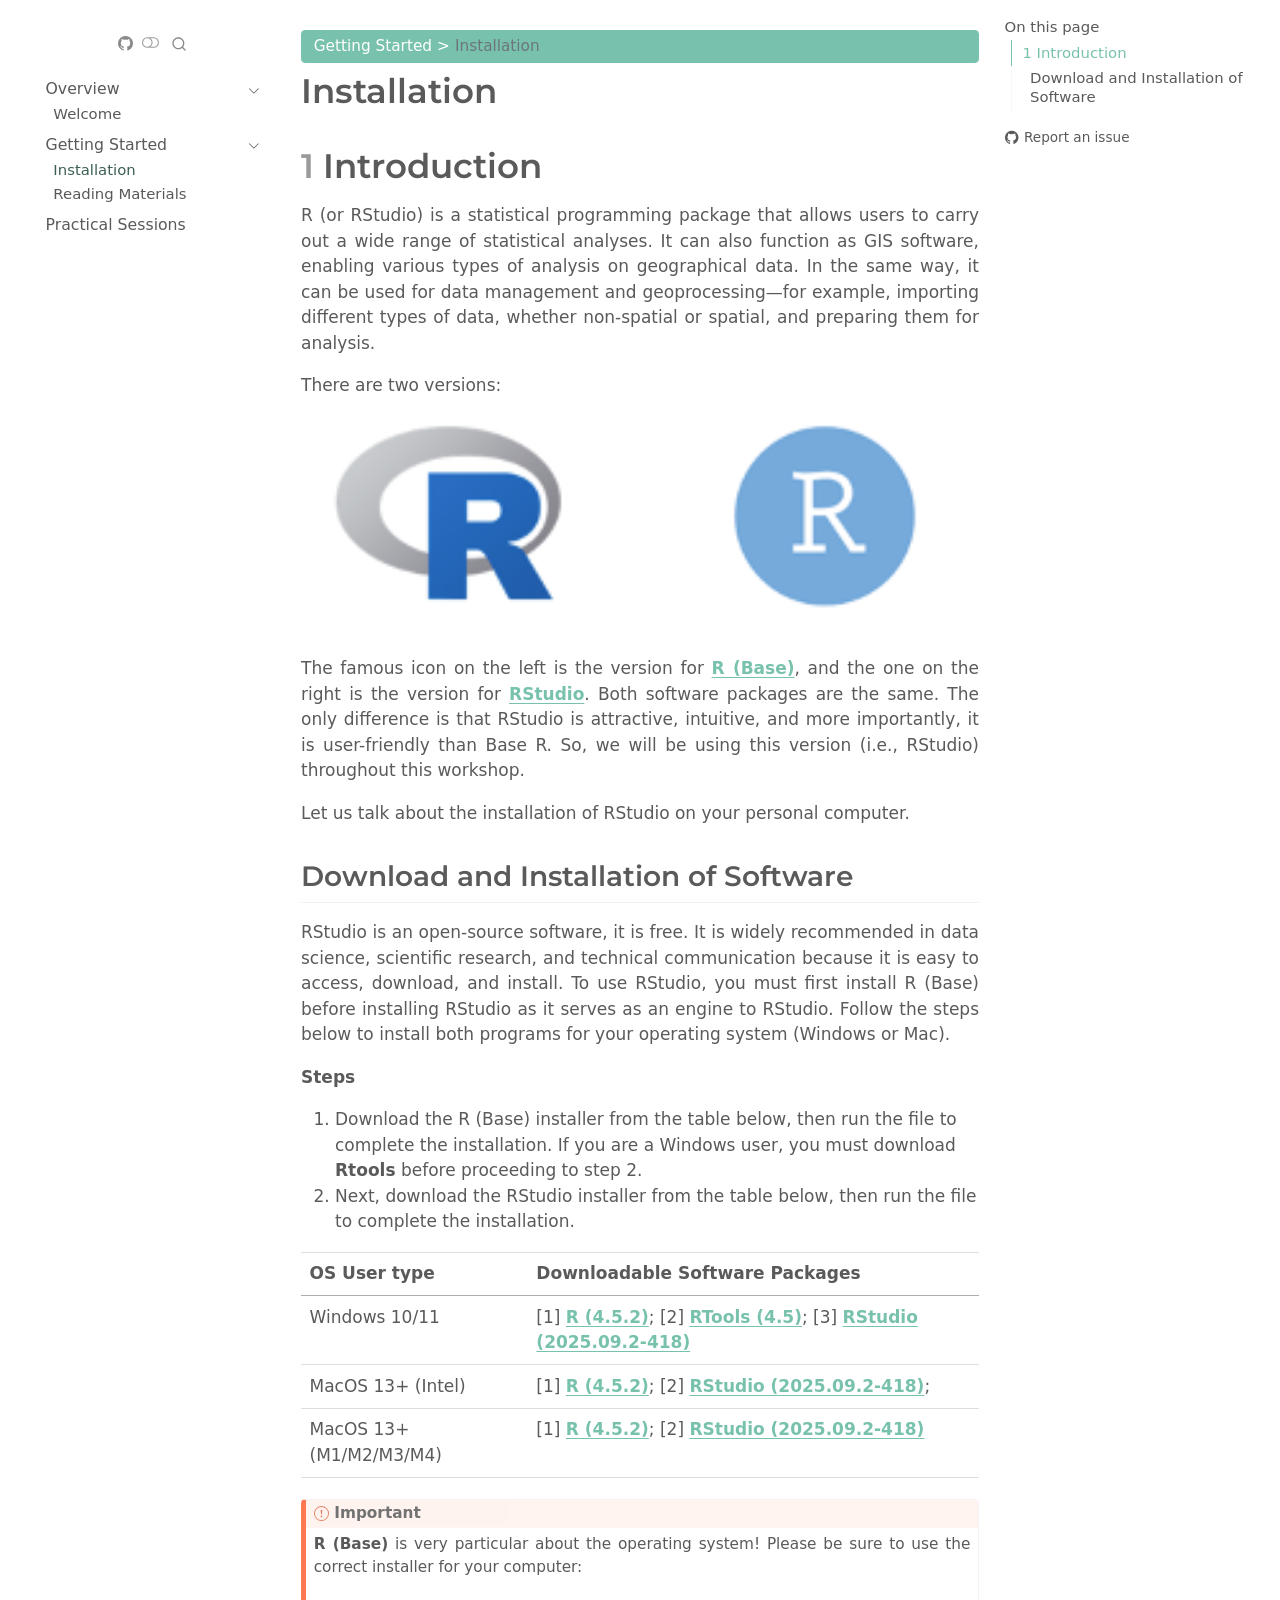
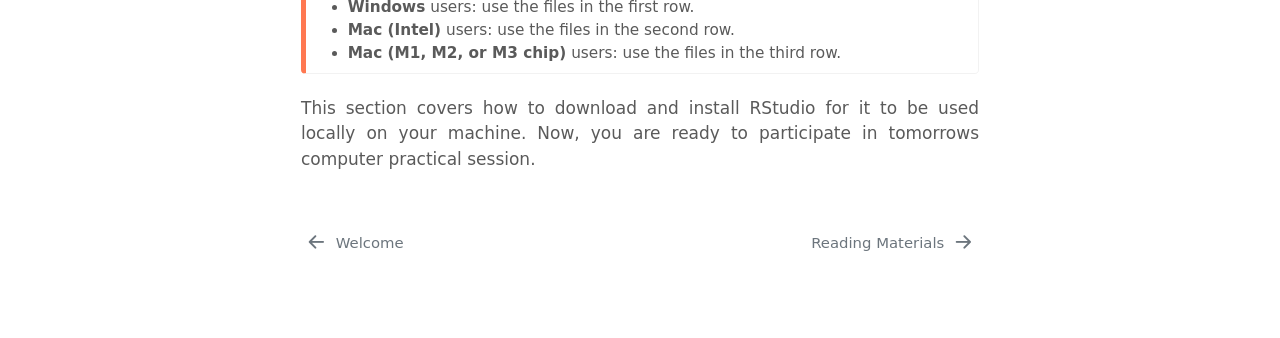
==== docs/01-installation.html @ f00e50c3 "Upload all materials" ====
<!DOCTYPE html>
<html xmlns="http://www.w3.org/1999/xhtml" lang="en" xml:lang="en"><head>

<meta charset="utf-8">
<meta name="generator" content="quarto-1.8.25">

<meta name="viewport" content="width=device-width, initial-scale=1.0, user-scalable=yes">


<title>Installation</title>
<style>
code{white-space: pre-wrap;}
span.smallcaps{font-variant: small-caps;}
div.columns{display: flex; gap: min(4vw, 1.5em);}
div.column{flex: auto; overflow-x: auto;}
div.hanging-indent{margin-left: 1.5em; text-indent: -1.5em;}
ul.task-list{list-style: none;}
ul.task-list li input[type="checkbox"] {
  width: 0.8em;
  margin: 0 0.8em 0.2em -1em; /* quarto-specific, see https://github.com/quarto-dev/quarto-cli/issues/4556 */ 
  vertical-align: middle;
}
</style>


<script src="site_libs/quarto-nav/quarto-nav.js"></script>
<script src="site_libs/quarto-nav/headroom.min.js"></script>
<script src="site_libs/clipboard/clipboard.min.js"></script>
<script src="site_libs/quarto-search/autocomplete.umd.js"></script>
<script src="site_libs/quarto-search/fuse.min.js"></script>
<script src="site_libs/quarto-search/quarto-search.js"></script>
<meta name="quarto:offset" content="./">
<link href="./02-reading_list.html" rel="next">
<link href="./00-index.html" rel="prev">
<script src="site_libs/quarto-html/quarto.js" type="module"></script>
<script src="site_libs/quarto-html/tabsets/tabsets.js" type="module"></script>
<script src="site_libs/quarto-html/axe/axe-check.js" type="module"></script>
<script src="site_libs/quarto-html/popper.min.js"></script>
<script src="site_libs/quarto-html/tippy.umd.min.js"></script>
<script src="site_libs/quarto-html/anchor.min.js"></script>
<link href="site_libs/quarto-html/tippy.css" rel="stylesheet">
<link href="site_libs/quarto-html/quarto-syntax-highlighting-a14e345711173c227b21482e2eb4cc70.css" rel="stylesheet" class="quarto-color-scheme" id="quarto-text-highlighting-styles">
<link href="site_libs/quarto-html/quarto-syntax-highlighting-dark-6d7e0e055978adcb0dc3bbe98a6d8351.css" rel="stylesheet" class="quarto-color-scheme quarto-color-alternate" id="quarto-text-highlighting-styles">
<link href="site_libs/quarto-html/quarto-syntax-highlighting-a14e345711173c227b21482e2eb4cc70.css" rel="stylesheet" class="quarto-color-scheme-extra" id="quarto-text-highlighting-styles">
<script src="site_libs/bootstrap/bootstrap.min.js"></script>
<link href="site_libs/bootstrap/bootstrap-icons.css" rel="stylesheet">
<link href="site_libs/bootstrap/bootstrap-6b8658ecaa42f34dfb83e89c305171f2.min.css" rel="stylesheet" append-hash="true" class="quarto-color-scheme" id="quarto-bootstrap" data-mode="light">
<link href="site_libs/bootstrap/bootstrap-dark-87f5ed8b884f981cef75eebe188fc88d.min.css" rel="stylesheet" append-hash="true" class="quarto-color-scheme quarto-color-alternate" id="quarto-bootstrap" data-mode="dark">
<link href="site_libs/bootstrap/bootstrap-6b8658ecaa42f34dfb83e89c305171f2.min.css" rel="stylesheet" append-hash="true" class="quarto-color-scheme-extra" id="quarto-bootstrap" data-mode="light">
<script id="quarto-search-options" type="application/json">{
  "location": "sidebar",
  "copy-button": false,
  "collapse-after": 3,
  "panel-placement": "start",
  "type": "overlay",
  "limit": 50,
  "keyboard-shortcut": [
    "f",
    "/",
    "s"
  ],
  "language": {
    "search-no-results-text": "No results",
    "search-matching-documents-text": "matching documents",
    "search-copy-link-title": "Copy link to search",
    "search-hide-matches-text": "Hide additional matches",
    "search-more-match-text": "more match in this document",
    "search-more-matches-text": "more matches in this document",
    "search-clear-button-title": "Clear",
    "search-text-placeholder": "",
    "search-detached-cancel-button-title": "Cancel",
    "search-submit-button-title": "Submit",
    "search-label": "Search"
  }
}</script>
<style>html{ scroll-behavior: smooth; }</style>


<link rel="stylesheet" href="assets/styles.css">
</head>

<body class="nav-sidebar floating quarto-light"><script id="quarto-html-before-body" type="application/javascript">
    const toggleBodyColorMode = (bsSheetEl) => {
      const mode = bsSheetEl.getAttribute("data-mode");
      const bodyEl = window.document.querySelector("body");
      if (mode === "dark") {
        bodyEl.classList.add("quarto-dark");
        bodyEl.classList.remove("quarto-light");
      } else {
        bodyEl.classList.add("quarto-light");
        bodyEl.classList.remove("quarto-dark");
      }
    }
    const toggleBodyColorPrimary = () => {
      const bsSheetEl = window.document.querySelector("link#quarto-bootstrap:not([rel=disabled-stylesheet])");
      if (bsSheetEl) {
        toggleBodyColorMode(bsSheetEl);
      }
    }
    const setColorSchemeToggle = (alternate) => {
      const toggles = window.document.querySelectorAll('.quarto-color-scheme-toggle');
      for (let i=0; i < toggles.length; i++) {
        const toggle = toggles[i];
        if (toggle) {
          if (alternate) {
            toggle.classList.add("alternate");
          } else {
            toggle.classList.remove("alternate");
          }
        }
      }
    };
    const toggleColorMode = (alternate) => {
      // Switch the stylesheets
      const primaryStylesheets = window.document.querySelectorAll('link.quarto-color-scheme:not(.quarto-color-alternate)');
      const alternateStylesheets = window.document.querySelectorAll('link.quarto-color-scheme.quarto-color-alternate');
      manageTransitions('#quarto-margin-sidebar .nav-link', false);
      if (alternate) {
        // note: dark is layered on light, we don't disable primary!
        enableStylesheet(alternateStylesheets);
        for (const sheetNode of alternateStylesheets) {
          if (sheetNode.id === "quarto-bootstrap") {
            toggleBodyColorMode(sheetNode);
          }
        }
      } else {
        disableStylesheet(alternateStylesheets);
        enableStylesheet(primaryStylesheets)
        toggleBodyColorPrimary();
      }
      manageTransitions('#quarto-margin-sidebar .nav-link', true);
      // Switch the toggles
      setColorSchemeToggle(alternate)
      // Hack to workaround the fact that safari doesn't
      // properly recolor the scrollbar when toggling (#1455)
      if (navigator.userAgent.indexOf('Safari') > 0 && navigator.userAgent.indexOf('Chrome') == -1) {
        manageTransitions("body", false);
        window.scrollTo(0, 1);
        setTimeout(() => {
          window.scrollTo(0, 0);
          manageTransitions("body", true);
        }, 40);
      }
    }
    const disableStylesheet = (stylesheets) => {
      for (let i=0; i < stylesheets.length; i++) {
        const stylesheet = stylesheets[i];
        stylesheet.rel = 'disabled-stylesheet';
      }
    }
    const enableStylesheet = (stylesheets) => {
      for (let i=0; i < stylesheets.length; i++) {
        const stylesheet = stylesheets[i];
        if(stylesheet.rel !== 'stylesheet') { // for Chrome, which will still FOUC without this check
          stylesheet.rel = 'stylesheet';
        }
      }
    }
    const manageTransitions = (selector, allowTransitions) => {
      const els = window.document.querySelectorAll(selector);
      for (let i=0; i < els.length; i++) {
        const el = els[i];
        if (allowTransitions) {
          el.classList.remove('notransition');
        } else {
          el.classList.add('notransition');
        }
      }
    }
    const isFileUrl = () => {
      return window.location.protocol === 'file:';
    }
    const hasAlternateSentinel = () => {
      let styleSentinel = getColorSchemeSentinel();
      if (styleSentinel !== null) {
        return styleSentinel === "alternate";
      } else {
        return false;
      }
    }
    const setStyleSentinel = (alternate) => {
      const value = alternate ? "alternate" : "default";
      if (!isFileUrl()) {
        window.localStorage.setItem("quarto-color-scheme", value);
      } else {
        localAlternateSentinel = value;
      }
    }
    const getColorSchemeSentinel = () => {
      if (!isFileUrl()) {
        const storageValue = window.localStorage.getItem("quarto-color-scheme");
        return storageValue != null ? storageValue : localAlternateSentinel;
      } else {
        return localAlternateSentinel;
      }
    }
    const toggleGiscusIfUsed = (isAlternate, darkModeDefault) => {
      const baseTheme = document.querySelector('#giscus-base-theme')?.value ?? 'light';
      const alternateTheme = document.querySelector('#giscus-alt-theme')?.value ?? 'dark';
      let newTheme = '';
      if(authorPrefersDark) {
        newTheme = isAlternate ? baseTheme : alternateTheme;
      } else {
        newTheme = isAlternate ? alternateTheme : baseTheme;
      }
      const changeGiscusTheme = () => {
        // From: https://github.com/giscus/giscus/issues/336
        const sendMessage = (message) => {
          const iframe = document.querySelector('iframe.giscus-frame');
          if (!iframe) return;
          iframe.contentWindow.postMessage({ giscus: message }, 'https://giscus.app');
        }
        sendMessage({
          setConfig: {
            theme: newTheme
          }
        });
      }
      const isGiscussLoaded = window.document.querySelector('iframe.giscus-frame') !== null;
      if (isGiscussLoaded) {
        changeGiscusTheme();
      }
    };
    const authorPrefersDark = false;
    const darkModeDefault = authorPrefersDark;
      document.querySelector('link#quarto-text-highlighting-styles.quarto-color-scheme-extra').rel = 'disabled-stylesheet';
      document.querySelector('link#quarto-bootstrap.quarto-color-scheme-extra').rel = 'disabled-stylesheet';
    let localAlternateSentinel = darkModeDefault ? 'alternate' : 'default';
    // Dark / light mode switch
    window.quartoToggleColorScheme = () => {
      // Read the current dark / light value
      let toAlternate = !hasAlternateSentinel();
      toggleColorMode(toAlternate);
      setStyleSentinel(toAlternate);
      toggleGiscusIfUsed(toAlternate, darkModeDefault);
      window.dispatchEvent(new Event('resize'));
    };
    // Switch to dark mode if need be
    if (hasAlternateSentinel()) {
      toggleColorMode(true);
    } else {
      toggleColorMode(false);
    }
  </script>

<div id="quarto-search-results"></div>
  <header id="quarto-header" class="headroom fixed-top">
  <nav class="quarto-secondary-nav">
    <div class="container-fluid d-flex">
      <button type="button" class="quarto-btn-toggle btn" data-bs-toggle="collapse" role="button" data-bs-target=".quarto-sidebar-collapse-item" aria-controls="quarto-sidebar" aria-expanded="false" aria-label="Toggle sidebar navigation" onclick="if (window.quartoToggleHeadroom) { window.quartoToggleHeadroom(); }">
        <i class="bi bi-layout-text-sidebar-reverse"></i>
      </button>
        <nav class="quarto-page-breadcrumbs" aria-label="breadcrumb"><ol class="breadcrumb"><li class="breadcrumb-item"><a href="./01-installation.html">Getting Started</a></li><li class="breadcrumb-item"><a href="./01-installation.html">Installation</a></li></ol></nav>
        <a class="flex-grow-1" role="navigation" data-bs-toggle="collapse" data-bs-target=".quarto-sidebar-collapse-item" aria-controls="quarto-sidebar" aria-expanded="false" aria-label="Toggle sidebar navigation" onclick="if (window.quartoToggleHeadroom) { window.quartoToggleHeadroom(); }">      
        </a>
      <button type="button" class="btn quarto-search-button" aria-label="Search" onclick="window.quartoOpenSearch();">
        <i class="bi bi-search"></i>
      </button>
    </div>
  </nav>
</header>
<!-- content -->
<div id="quarto-content" class="quarto-container page-columns page-rows-contents page-layout-article">
<!-- sidebar -->
  <nav id="quarto-sidebar" class="sidebar collapse collapse-horizontal quarto-sidebar-collapse-item sidebar-navigation floating overflow-auto">
    <div class="pt-lg-2 mt-2 text-left sidebar-header">
      <a href="./index.html" class="sidebar-logo-link">
      <img src="./images/general/BISemWeb2025_logo.png" alt="" class="sidebar-logo light-content py-0 d-lg-inline d-none">
      <img src="./images/general/BISemWeb2025_logo.png" alt="" class="sidebar-logo dark-content py-0 d-lg-inline d-none">
      </a>
      <div class="sidebar-tools-main tools-wide">
    <a href="https://github.com/UCLPG-MSC-SGDS/BISemWeb2025" title="" class="quarto-navigation-tool px-1" aria-label=""><i class="bi bi-github"></i></a>
  <a href="" class="quarto-color-scheme-toggle quarto-navigation-tool  px-1" onclick="window.quartoToggleColorScheme(); return false;" title="Toggle dark mode"><i class="bi"></i></a>
    <div id="quarto-search" class="quarto-navigation-tool px-1" title="Search"></div>
</div>
      </div>
    <div class="sidebar-menu-container"> 
    <ul class="list-unstyled mt-1">
        <li class="sidebar-item sidebar-item-section">
      <div class="sidebar-item-container"> 
            <a class="sidebar-item-text sidebar-link text-start" data-bs-toggle="collapse" data-bs-target="#quarto-sidebar-section-1" role="navigation" aria-expanded="true">
 <span class="menu-text">Overview</span></a>
          <a class="sidebar-item-toggle text-start" data-bs-toggle="collapse" data-bs-target="#quarto-sidebar-section-1" role="navigation" aria-expanded="true" aria-label="Toggle section">
            <i class="bi bi-chevron-right ms-2"></i>
          </a> 
      </div>
      <ul id="quarto-sidebar-section-1" class="collapse list-unstyled sidebar-section depth1 show">  
          <li class="sidebar-item">
  <div class="sidebar-item-container"> 
  <a href="./00-index.html" class="sidebar-item-text sidebar-link">
 <span class="menu-text">Welcome</span></a>
  </div>
</li>
      </ul>
  </li>
        <li class="sidebar-item sidebar-item-section">
      <div class="sidebar-item-container"> 
            <a class="sidebar-item-text sidebar-link text-start" data-bs-toggle="collapse" data-bs-target="#quarto-sidebar-section-2" role="navigation" aria-expanded="true">
 <span class="menu-text">Getting Started</span></a>
          <a class="sidebar-item-toggle text-start" data-bs-toggle="collapse" data-bs-target="#quarto-sidebar-section-2" role="navigation" aria-expanded="true" aria-label="Toggle section">
            <i class="bi bi-chevron-right ms-2"></i>
          </a> 
      </div>
      <ul id="quarto-sidebar-section-2" class="collapse list-unstyled sidebar-section depth1 show">  
          <li class="sidebar-item">
  <div class="sidebar-item-container"> 
  <a href="./01-installation.html" class="sidebar-item-text sidebar-link active">
 <span class="menu-text">Installation</span></a>
  </div>
</li>
          <li class="sidebar-item">
  <div class="sidebar-item-container"> 
  <a href="./02-reading_list.html" class="sidebar-item-text sidebar-link">
 <span class="menu-text">Reading Materials</span></a>
  </div>
</li>
      </ul>
  </li>
        <li class="sidebar-item sidebar-item-section">
      <span class="sidebar-item-text sidebar-link text-start">
 <span class="menu-text">Practical Sessions</span></span>
  </li>
    </ul>
    </div>
</nav>
<div id="quarto-sidebar-glass" class="quarto-sidebar-collapse-item" data-bs-toggle="collapse" data-bs-target=".quarto-sidebar-collapse-item"></div>
<!-- margin-sidebar -->
    <div id="quarto-margin-sidebar" class="sidebar margin-sidebar">
        <nav id="TOC" role="doc-toc" class="toc-active">
    <h2 id="toc-title">On this page</h2>
   
  <ul>
  <li><a href="#introduction" id="toc-introduction" class="nav-link active" data-scroll-target="#introduction"><span class="header-section-number">1</span> Introduction</a>
  <ul>
  <li><a href="#download-and-installation-of-software" id="toc-download-and-installation-of-software" class="nav-link" data-scroll-target="#download-and-installation-of-software">Download and Installation of Software</a></li>
  </ul></li>
  </ul>
<div class="toc-actions"><ul><li><a href="https://github.com/UCLPG-MSC-SGDS/BISemWeb2025/issues/new" class="toc-action"><i class="bi bi-github"></i>Report an issue</a></li></ul></div></nav>
    </div>
<!-- main -->
<main class="content" id="quarto-document-content">


<header id="title-block-header" class="quarto-title-block default"><nav class="quarto-page-breadcrumbs quarto-title-breadcrumbs d-none d-lg-block" aria-label="breadcrumb"><ol class="breadcrumb"><li class="breadcrumb-item"><a href="./01-installation.html">Getting Started</a></li><li class="breadcrumb-item"><a href="./01-installation.html">Installation</a></li></ol></nav>
<div class="quarto-title">
<h1 class="title">Installation</h1>
</div>



<div class="quarto-title-meta">

    
  
    
  </div>
  


</header>


<section id="introduction" class="level1" data-number="1">
<h1 data-number="1"><span class="header-section-number">1</span> Introduction</h1>
<p>R (or RStudio) is a statistical programming package that allows users to carry out a wide range of statistical analyses. It can also function as GIS software, enabling various types of analysis on geographical data. In the same way, it can be used for data management and geoprocessing—for example, importing different types of data, whether non-spatial or spatial, and preparing them for analysis.</p>
<p>There are two versions:</p>
<div class="cell" data-layout-align="center">
<div class="cell-output-display">
<div class="quarto-figure quarto-figure-center">
<figure class="figure">
<p><img src="images/general/R_versiontypes.png" class="img-fluid quarto-figure quarto-figure-center figure-img" style="width:100.0%"></p>
</figure>
</div>
</div>
</div>
<p>The famous icon on the left is the version for <a href="https://www.r-project.org"><strong>R (Base)</strong></a>, and the one on the right is the version for <a href="https://www.rstudio.com"><strong>RStudio</strong></a>. Both software packages are the same. The only difference is that RStudio is attractive, intuitive, and more importantly, it is user-friendly than Base R. So, we will be using this version (i.e., RStudio) throughout this workshop.</p>
<p>Let us talk about the installation of RStudio on your personal computer.</p>
<section id="download-and-installation-of-software" class="level2 unnumbered">
<h2 class="unnumbered anchored" data-anchor-id="download-and-installation-of-software">Download and Installation of Software</h2>
<p>RStudio is an open-source software, it is free. It is widely recommended in data science, scientific research, and technical communication because it is easy to access, download, and install. To use RStudio, you must first install R (Base) before installing RStudio as it serves as an engine to RStudio. Follow the steps below to install both programs for your operating system (Windows or Mac).</p>
<p><strong>Steps</strong></p>
<ol type="1">
<li>Download the R (Base) installer from the table below, then run the file to complete the installation. If you are a Windows user, you must download <strong>Rtools</strong> before proceeding to step 2.</li>
<li>Next, download the RStudio installer from the table below, then run the file to complete the installation.</li>
</ol>
<table class="caption-top table">
<thead>
<tr class="header">
<th><strong>OS User type</strong></th>
<th><strong>Downloadable Software Packages</strong></th>
</tr>
</thead>
<tbody>
<tr class="odd">
<td>Windows 10/11</td>
<td>[1] <a href="https://cran.ma.imperial.ac.uk/bin/windows/base/R-4.5.2-win.exe"><strong>R (4.5.2)</strong></a>; [2] <a href="https://cran.ma.imperial.ac.uk/bin/windows/Rtools/rtools45/files/rtools45-6691-6492.exe"><strong>RTools (4.5)</strong></a>; [3] <a href="https://download1.rstudio.org/electron/windows/RStudio-2025.09.2-418.exe"><strong>RStudio (2025.09.2-418)</strong></a></td>
</tr>
<tr class="even">
<td>MacOS 13+ (Intel)</td>
<td>[1] <a href="https://cran.ma.imperial.ac.uk/bin/macosx/big-sur-x86_64/base/R-4.5.2-x86_64.pkg"><strong>R (4.5.2)</strong></a>; [2] <a href="https://download1.rstudio.org/electron/macos/RStudio-2025.09.2-418.dmg"><strong>RStudio (2025.09.2-418)</strong></a>;</td>
</tr>
<tr class="odd">
<td>MacOS 13+ (M1/M2/M3/M4)</td>
<td>[1] <a href="https://cran.ma.imperial.ac.uk/bin/macosx/big-sur-arm64/base/R-4.5.2-arm64.pkg"><strong>R (4.5.2)</strong></a>; [2] <a href="https://download1.rstudio.org/electron/macos/RStudio-2025.09.2-418.dmg"><strong>RStudio (2025.09.2-418)</strong></a></td>
</tr>
</tbody>
</table>
<div class="callout callout-style-default callout-important callout-titled">
<div class="callout-header d-flex align-content-center">
<div class="callout-icon-container">
<i class="callout-icon"></i>
</div>
<div class="callout-title-container flex-fill">
Important
</div>
</div>
<div class="callout-body-container callout-body">
<p><strong>R (Base)</strong> is very particular about the operating system! Please be sure to use the correct installer for your computer:</p>
<ul>
<li><strong>Windows</strong> users: use the files in the first row.</li>
<li><strong>Mac (Intel)</strong> users: use the files in the second row.</li>
<li><strong>Mac (M1, M2, or M3 chip)</strong> users: use the files in the third row.</li>
</ul>
</div>
</div>
<p>This section covers how to download and install RStudio for it to be used locally on your machine. Now, you are ready to participate in tomorrows computer practical session.</p>


</section>
</section>

</main> <!-- /main -->
<script id="quarto-html-after-body" type="application/javascript">
  window.document.addEventListener("DOMContentLoaded", function (event) {
    // Ensure there is a toggle, if there isn't float one in the top right
    if (window.document.querySelector('.quarto-color-scheme-toggle') === null) {
      const a = window.document.createElement('a');
      a.classList.add('top-right');
      a.classList.add('quarto-color-scheme-toggle');
      a.href = "";
      a.onclick = function() { try { window.quartoToggleColorScheme(); } catch {} return false; };
      const i = window.document.createElement("i");
      i.classList.add('bi');
      a.appendChild(i);
      window.document.body.appendChild(a);
    }
    setColorSchemeToggle(hasAlternateSentinel())
    const icon = "";
    const anchorJS = new window.AnchorJS();
    anchorJS.options = {
      placement: 'right',
      icon: icon
    };
    anchorJS.add('.anchored');
    const isCodeAnnotation = (el) => {
      for (const clz of el.classList) {
        if (clz.startsWith('code-annotation-')) {                     
          return true;
        }
      }
      return false;
    }
    const onCopySuccess = function(e) {
      // button target
      const button = e.trigger;
      // don't keep focus
      button.blur();
      // flash "checked"
      button.classList.add('code-copy-button-checked');
      var currentTitle = button.getAttribute("title");
      button.setAttribute("title", "Copied!");
      let tooltip;
      if (window.bootstrap) {
        button.setAttribute("data-bs-toggle", "tooltip");
        button.setAttribute("data-bs-placement", "left");
        button.setAttribute("data-bs-title", "Copied!");
        tooltip = new bootstrap.Tooltip(button, 
          { trigger: "manual", 
            customClass: "code-copy-button-tooltip",
            offset: [0, -8]});
        tooltip.show();    
      }
      setTimeout(function() {
        if (tooltip) {
          tooltip.hide();
          button.removeAttribute("data-bs-title");
          button.removeAttribute("data-bs-toggle");
          button.removeAttribute("data-bs-placement");
        }
        button.setAttribute("title", currentTitle);
        button.classList.remove('code-copy-button-checked');
      }, 1000);
      // clear code selection
      e.clearSelection();
    }
    const getTextToCopy = function(trigger) {
      const outerScaffold = trigger.parentElement.cloneNode(true);
      const codeEl = outerScaffold.querySelector('code');
      for (const childEl of codeEl.children) {
        if (isCodeAnnotation(childEl)) {
          childEl.remove();
        }
      }
      return codeEl.innerText;
    }
    const clipboard = new window.ClipboardJS('.code-copy-button:not([data-in-quarto-modal])', {
      text: getTextToCopy
    });
    clipboard.on('success', onCopySuccess);
    if (window.document.getElementById('quarto-embedded-source-code-modal')) {
      const clipboardModal = new window.ClipboardJS('.code-copy-button[data-in-quarto-modal]', {
        text: getTextToCopy,
        container: window.document.getElementById('quarto-embedded-source-code-modal')
      });
      clipboardModal.on('success', onCopySuccess);
    }
      var localhostRegex = new RegExp(/^(?:http|https):\/\/localhost\:?[0-9]*\//);
      var mailtoRegex = new RegExp(/^mailto:/);
        var filterRegex = new RegExp('/' + window.location.host + '/');
      var isInternal = (href) => {
          return filterRegex.test(href) || localhostRegex.test(href) || mailtoRegex.test(href);
      }
      // Inspect non-navigation links and adorn them if external
     var links = window.document.querySelectorAll('a[href]:not(.nav-link):not(.navbar-brand):not(.toc-action):not(.sidebar-link):not(.sidebar-item-toggle):not(.pagination-link):not(.no-external):not([aria-hidden]):not(.dropdown-item):not(.quarto-navigation-tool):not(.about-link)');
      for (var i=0; i<links.length; i++) {
        const link = links[i];
        if (!isInternal(link.href)) {
          // undo the damage that might have been done by quarto-nav.js in the case of
          // links that we want to consider external
          if (link.dataset.originalHref !== undefined) {
            link.href = link.dataset.originalHref;
          }
        }
      }
    function tippyHover(el, contentFn, onTriggerFn, onUntriggerFn) {
      const config = {
        allowHTML: true,
        maxWidth: 500,
        delay: 100,
        arrow: false,
        appendTo: function(el) {
            return el.parentElement;
        },
        interactive: true,
        interactiveBorder: 10,
        theme: 'quarto',
        placement: 'bottom-start',
      };
      if (contentFn) {
        config.content = contentFn;
      }
      if (onTriggerFn) {
        config.onTrigger = onTriggerFn;
      }
      if (onUntriggerFn) {
        config.onUntrigger = onUntriggerFn;
      }
      window.tippy(el, config); 
    }
    const noterefs = window.document.querySelectorAll('a[role="doc-noteref"]');
    for (var i=0; i<noterefs.length; i++) {
      const ref = noterefs[i];
      tippyHover(ref, function() {
        // use id or data attribute instead here
        let href = ref.getAttribute('data-footnote-href') || ref.getAttribute('href');
        try { href = new URL(href).hash; } catch {}
        const id = href.replace(/^#\/?/, "");
        const note = window.document.getElementById(id);
        if (note) {
          return note.innerHTML;
        } else {
          return "";
        }
      });
    }
    const xrefs = window.document.querySelectorAll('a.quarto-xref');
    const processXRef = (id, note) => {
      // Strip column container classes
      const stripColumnClz = (el) => {
        el.classList.remove("page-full", "page-columns");
        if (el.children) {
          for (const child of el.children) {
            stripColumnClz(child);
          }
        }
      }
      stripColumnClz(note)
      if (id === null || id.startsWith('sec-')) {
        // Special case sections, only their first couple elements
        const container = document.createElement("div");
        if (note.children && note.children.length > 2) {
          container.appendChild(note.children[0].cloneNode(true));
          for (let i = 1; i < note.children.length; i++) {
            const child = note.children[i];
            if (child.tagName === "P" && child.innerText === "") {
              continue;
            } else {
              container.appendChild(child.cloneNode(true));
              break;
            }
          }
          if (window.Quarto?.typesetMath) {
            window.Quarto.typesetMath(container);
          }
          return container.innerHTML
        } else {
          if (window.Quarto?.typesetMath) {
            window.Quarto.typesetMath(note);
          }
          return note.innerHTML;
        }
      } else {
        // Remove any anchor links if they are present
        const anchorLink = note.querySelector('a.anchorjs-link');
        if (anchorLink) {
          anchorLink.remove();
        }
        if (window.Quarto?.typesetMath) {
          window.Quarto.typesetMath(note);
        }
        if (note.classList.contains("callout")) {
          return note.outerHTML;
        } else {
          return note.innerHTML;
        }
      }
    }
    for (var i=0; i<xrefs.length; i++) {
      const xref = xrefs[i];
      tippyHover(xref, undefined, function(instance) {
        instance.disable();
        let url = xref.getAttribute('href');
        let hash = undefined; 
        if (url.startsWith('#')) {
          hash = url;
        } else {
          try { hash = new URL(url).hash; } catch {}
        }
        if (hash) {
          const id = hash.replace(/^#\/?/, "");
          const note = window.document.getElementById(id);
          if (note !== null) {
            try {
              const html = processXRef(id, note.cloneNode(true));
              instance.setContent(html);
            } finally {
              instance.enable();
              instance.show();
            }
          } else {
            // See if we can fetch this
            fetch(url.split('#')[0])
            .then(res => res.text())
            .then(html => {
              const parser = new DOMParser();
              const htmlDoc = parser.parseFromString(html, "text/html");
              const note = htmlDoc.getElementById(id);
              if (note !== null) {
                const html = processXRef(id, note);
                instance.setContent(html);
              } 
            }).finally(() => {
              instance.enable();
              instance.show();
            });
          }
        } else {
          // See if we can fetch a full url (with no hash to target)
          // This is a special case and we should probably do some content thinning / targeting
          fetch(url)
          .then(res => res.text())
          .then(html => {
            const parser = new DOMParser();
            const htmlDoc = parser.parseFromString(html, "text/html");
            const note = htmlDoc.querySelector('main.content');
            if (note !== null) {
              // This should only happen for chapter cross references
              // (since there is no id in the URL)
              // remove the first header
              if (note.children.length > 0 && note.children[0].tagName === "HEADER") {
                note.children[0].remove();
              }
              const html = processXRef(null, note);
              instance.setContent(html);
            } 
          }).finally(() => {
            instance.enable();
            instance.show();
          });
        }
      }, function(instance) {
      });
    }
        let selectedAnnoteEl;
        const selectorForAnnotation = ( cell, annotation) => {
          let cellAttr = 'data-code-cell="' + cell + '"';
          let lineAttr = 'data-code-annotation="' +  annotation + '"';
          const selector = 'span[' + cellAttr + '][' + lineAttr + ']';
          return selector;
        }
        const selectCodeLines = (annoteEl) => {
          const doc = window.document;
          const targetCell = annoteEl.getAttribute("data-target-cell");
          const targetAnnotation = annoteEl.getAttribute("data-target-annotation");
          const annoteSpan = window.document.querySelector(selectorForAnnotation(targetCell, targetAnnotation));
          const lines = annoteSpan.getAttribute("data-code-lines").split(",");
          const lineIds = lines.map((line) => {
            return targetCell + "-" + line;
          })
          let top = null;
          let height = null;
          let parent = null;
          if (lineIds.length > 0) {
              //compute the position of the single el (top and bottom and make a div)
              const el = window.document.getElementById(lineIds[0]);
              top = el.offsetTop;
              height = el.offsetHeight;
              parent = el.parentElement.parentElement;
            if (lineIds.length > 1) {
              const lastEl = window.document.getElementById(lineIds[lineIds.length - 1]);
              const bottom = lastEl.offsetTop + lastEl.offsetHeight;
              height = bottom - top;
            }
            if (top !== null && height !== null && parent !== null) {
              // cook up a div (if necessary) and position it 
              let div = window.document.getElementById("code-annotation-line-highlight");
              if (div === null) {
                div = window.document.createElement("div");
                div.setAttribute("id", "code-annotation-line-highlight");
                div.style.position = 'absolute';
                parent.appendChild(div);
              }
              div.style.top = top - 2 + "px";
              div.style.height = height + 4 + "px";
              div.style.left = 0;
              let gutterDiv = window.document.getElementById("code-annotation-line-highlight-gutter");
              if (gutterDiv === null) {
                gutterDiv = window.document.createElement("div");
                gutterDiv.setAttribute("id", "code-annotation-line-highlight-gutter");
                gutterDiv.style.position = 'absolute';
                const codeCell = window.document.getElementById(targetCell);
                const gutter = codeCell.querySelector('.code-annotation-gutter');
                gutter.appendChild(gutterDiv);
              }
              gutterDiv.style.top = top - 2 + "px";
              gutterDiv.style.height = height + 4 + "px";
            }
            selectedAnnoteEl = annoteEl;
          }
        };
        const unselectCodeLines = () => {
          const elementsIds = ["code-annotation-line-highlight", "code-annotation-line-highlight-gutter"];
          elementsIds.forEach((elId) => {
            const div = window.document.getElementById(elId);
            if (div) {
              div.remove();
            }
          });
          selectedAnnoteEl = undefined;
        };
          // Handle positioning of the toggle
      window.addEventListener(
        "resize",
        throttle(() => {
          elRect = undefined;
          if (selectedAnnoteEl) {
            selectCodeLines(selectedAnnoteEl);
          }
        }, 10)
      );
      function throttle(fn, ms) {
      let throttle = false;
      let timer;
        return (...args) => {
          if(!throttle) { // first call gets through
              fn.apply(this, args);
              throttle = true;
          } else { // all the others get throttled
              if(timer) clearTimeout(timer); // cancel #2
              timer = setTimeout(() => {
                fn.apply(this, args);
                timer = throttle = false;
              }, ms);
          }
        };
      }
        // Attach click handler to the DT
        const annoteDls = window.document.querySelectorAll('dt[data-target-cell]');
        for (const annoteDlNode of annoteDls) {
          annoteDlNode.addEventListener('click', (event) => {
            const clickedEl = event.target;
            if (clickedEl !== selectedAnnoteEl) {
              unselectCodeLines();
              const activeEl = window.document.querySelector('dt[data-target-cell].code-annotation-active');
              if (activeEl) {
                activeEl.classList.remove('code-annotation-active');
              }
              selectCodeLines(clickedEl);
              clickedEl.classList.add('code-annotation-active');
            } else {
              // Unselect the line
              unselectCodeLines();
              clickedEl.classList.remove('code-annotation-active');
            }
          });
        }
    const findCites = (el) => {
      const parentEl = el.parentElement;
      if (parentEl) {
        const cites = parentEl.dataset.cites;
        if (cites) {
          return {
            el,
            cites: cites.split(' ')
          };
        } else {
          return findCites(el.parentElement)
        }
      } else {
        return undefined;
      }
    };
    var bibliorefs = window.document.querySelectorAll('a[role="doc-biblioref"]');
    for (var i=0; i<bibliorefs.length; i++) {
      const ref = bibliorefs[i];
      const citeInfo = findCites(ref);
      if (citeInfo) {
        tippyHover(citeInfo.el, function() {
          var popup = window.document.createElement('div');
          citeInfo.cites.forEach(function(cite) {
            var citeDiv = window.document.createElement('div');
            citeDiv.classList.add('hanging-indent');
            citeDiv.classList.add('csl-entry');
            var biblioDiv = window.document.getElementById('ref-' + cite);
            if (biblioDiv) {
              citeDiv.innerHTML = biblioDiv.innerHTML;
            }
            popup.appendChild(citeDiv);
          });
          return popup.innerHTML;
        });
      }
    }
  });
  </script>
<nav class="page-navigation">
  <div class="nav-page nav-page-previous">
      <a href="./00-index.html" class="pagination-link" aria-label="Welcome">
        <i class="bi bi-arrow-left-short"></i> <span class="nav-page-text">Welcome</span>
      </a>          
  </div>
  <div class="nav-page nav-page-next">
      <a href="./02-reading_list.html" class="pagination-link" aria-label="Reading Materials">
        <span class="nav-page-text">Reading Materials</span> <i class="bi bi-arrow-right-short"></i>
      </a>
  </div>
</nav>
</div> <!-- /content -->




<footer class="footer"><div class="nav-footer"><div class="nav-footer-center"><div class="toc-actions d-sm-block d-md-none"><ul><li><a href="https://github.com/UCLPG-MSC-SGDS/BISemWeb2025/issues/new" class="toc-action"><i class="bi bi-github"></i>Report an issue</a></li></ul></div></div></div></footer><script src="site_libs/quarto-html/zenscroll-min.js"></script>
</body></html>
---- docs/site_libs/quarto-html/tippy.css ----
.tippy-box[data-animation=fade][data-state=hidden]{opacity:0}[data-tippy-root]{max-width:calc(100vw - 10px)}.tippy-box{position:relative;background-color:#333;color:#fff;border-radius:4px;font-size:14px;line-height:1.4;white-space:normal;outline:0;transition-property:transform,visibility,opacity}.tippy-box[data-placement^=top]>.tippy-arrow{bottom:0}.tippy-box[data-placement^=top]>.tippy-arrow:before{bottom:-7px;left:0;border-width:8px 8px 0;border-top-color:initial;transform-origin:center top}.tippy-box[data-placement^=bottom]>.tippy-arrow{top:0}.tippy-box[data-placement^=bottom]>.tippy-arrow:before{top:-7px;left:0;border-width:0 8px 8px;border-bottom-color:initial;transform-origin:center bottom}.tippy-box[data-placement^=left]>.tippy-arrow{right:0}.tippy-box[data-placement^=left]>.tippy-arrow:before{border-width:8px 0 8px 8px;border-left-color:initial;right:-7px;transform-origin:center left}.tippy-box[data-placement^=right]>.tippy-arrow{left:0}.tippy-box[data-placement^=right]>.tippy-arrow:before{left:-7px;border-width:8px 8px 8px 0;border-right-color:initial;transform-origin:center right}.tippy-box[data-inertia][data-state=visible]{transition-timing-function:cubic-bezier(.54,1.5,.38,1.11)}.tippy-arrow{width:16px;height:16px;color:#333}.tippy-arrow:before{content:"";position:absolute;border-color:transparent;border-style:solid}.tippy-content{position:relative;padding:5px 9px;z-index:1}
---- docs/site_libs/quarto-html/quarto-syntax-highlighting-a14e345711173c227b21482e2eb4cc70.css ----
/* quarto syntax highlight colors */
:root {
  --quarto-hl-al-color: #95da4c;
  --quarto-hl-an-color: #50a14f;
  --quarto-hl-at-color: #a626a4;
  --quarto-hl-bn-color: #986801;
  --quarto-hl-bu-color: #a626a4;
  --quarto-hl-ch-color: #50a14f;
  --quarto-hl-co-color: #a0a1a7;
  --quarto-hl-cv-color: #e45649;
  --quarto-hl-cn-color: #986801;
  --quarto-hl-cf-color: #a626a4;
  --quarto-hl-dt-color: #a626a4;
  --quarto-hl-dv-color: #986801;
  --quarto-hl-do-color: #e45649;
  --quarto-hl-er-color: #f44747;
  --quarto-hl-ex-color: #4078f2;
  --quarto-hl-fl-color: #986801;
  --quarto-hl-fu-color: #4078f2;
  --quarto-hl-im-color: #50a14f;
  --quarto-hl-in-color: #c45b00;
  --quarto-hl-kw-color: #a626a4;
  --quarto-hl-op-color: #a626a4;
  --quarto-hl-pp-color: #a626a4;
  --quarto-hl-re-color: #2980b9;
  --quarto-hl-sc-color: #0184bc;
  --quarto-hl-ss-color: #da4453;
  --quarto-hl-st-color: #50a14f;
  --quarto-hl-va-color: #e45649;
  --quarto-hl-vs-color: #da4453;
  --quarto-hl-wa-color: #da4453;
}

/* other quarto variables */
:root {
  --quarto-font-monospace: SFMono-Regular, Menlo, Monaco, Consolas, "Liberation Mono", "Courier New", monospace;
}

/* syntax highlight based on Pandoc's rules */
pre > code.sourceCode > span {
  color: #383a42;
}

code.sourceCode > span {
  color: #383a42;
}

div.sourceCode,
div.sourceCode pre.sourceCode {
  color: #383a42;
}

/* Normal */
code span {
  color: #383a42;
}

/* Alert */
code span.al {
  background-color: #4d1f24;
  font-weight: bold;
  color: #95da4c;
}

/* Annotation */
code span.an {
  color: #50a14f;
}

/* Attribute */
code span.at {
  color: #a626a4;
}

/* BaseN */
code span.bn {
  color: #986801;
}

/* BuiltIn */
code span.bu {
  color: #a626a4;
}

/* ControlFlow */
code span.cf {
  color: #a626a4;
}

/* Char */
code span.ch {
  color: #50a14f;
}

/* Constant */
code span.cn {
  color: #986801;
}

/* Comment */
code span.co {
  font-style: italic;
  color: #a0a1a7;
}

/* CommentVar */
code span.cv {
  font-style: italic;
  color: #e45649;
}

/* Documentation */
code span.do {
  color: #e45649;
}

/* DataType */
code span.dt {
  color: #a626a4;
}

/* DecVal */
code span.dv {
  color: #986801;
}

/* Error */
code span.er {
  color: #f44747;
  text-decoration: underline;
}

/* Extension */
code span.ex {
  font-weight: bold;
  color: #4078f2;
}

/* Float */
code span.fl {
  color: #986801;
}

/* Function */
code span.fu {
  color: #4078f2;
}

/* Import */
code span.im {
  color: #50a14f;
}

/* Information */
code span.in {
  color: #c45b00;
}

/* Keyword */
code span.kw {
  color: #a626a4;
}

/* Operator */
code span.op {
  color: #a626a4;
}

/* Preprocessor */
code span.pp {
  color: #a626a4;
}

/* RegionMarker */
code span.re {
  background-color: #153042;
  color: #2980b9;
}

/* SpecialChar */
code span.sc {
  color: #0184bc;
}

/* SpecialString */
code span.ss {
  color: #da4453;
}

/* String */
code span.st {
  color: #50a14f;
}

/* Variable */
code span.va {
  color: #e45649;
}

/* VerbatimString */
code span.vs {
  color: #da4453;
}

/* Warning */
code span.wa {
  color: #da4453;
}

.prevent-inlining {
  content: "</";
}

/*# sourceMappingURL=d4550761a9ce602c44f47da7379ce521.css.map */
---- docs/site_libs/quarto-html/quarto-syntax-highlighting-dark-6d7e0e055978adcb0dc3bbe98a6d8351.css ----
/* quarto syntax highlight colors */
:root {
  --quarto-hl-al-color: #95da4c;
  --quarto-hl-an-color: #98c379;
  --quarto-hl-at-color: #c678dd;
  --quarto-hl-bn-color: #d19a66;
  --quarto-hl-bu-color: #c678dd;
  --quarto-hl-ch-color: #98c379;
  --quarto-hl-co-color: #5c6370;
  --quarto-hl-cv-color: #e06c75;
  --quarto-hl-cn-color: #d19a66;
  --quarto-hl-cf-color: #c678dd;
  --quarto-hl-dt-color: #c678dd;
  --quarto-hl-dv-color: #d19a66;
  --quarto-hl-do-color: #a43340;
  --quarto-hl-er-color: #f44747;
  --quarto-hl-ex-color: #61afef;
  --quarto-hl-fl-color: #d19a66;
  --quarto-hl-fu-color: #61afef;
  --quarto-hl-im-color: #98c379;
  --quarto-hl-in-color: #c45b00;
  --quarto-hl-kw-color: #c678dd;
  --quarto-hl-op-color: #c678dd;
  --quarto-hl-pp-color: #c678dd;
  --quarto-hl-re-color: #2980b9;
  --quarto-hl-sc-color: #56b6c2;
  --quarto-hl-ss-color: #da4453;
  --quarto-hl-st-color: #98c379;
  --quarto-hl-va-color: #e06c75;
  --quarto-hl-vs-color: #da4453;
  --quarto-hl-wa-color: #da4453;
}

/* other quarto variables */
:root {
  --quarto-font-monospace: SFMono-Regular, Menlo, Monaco, Consolas, "Liberation Mono", "Courier New", monospace;
}

/* syntax highlight based on Pandoc's rules */
pre > code.sourceCode > span {
  color: #abb2bf;
}

code.sourceCode > span {
  color: #abb2bf;
}

div.sourceCode,
div.sourceCode pre.sourceCode {
  color: #abb2bf;
}

/* Normal */
code span {
  color: #abb2bf;
}

/* Alert */
code span.al {
  background-color: #4d1f24;
  font-weight: bold;
  color: #95da4c;
}

/* Annotation */
code span.an {
  color: #98c379;
}

/* Attribute */
code span.at {
  color: #c678dd;
}

/* BaseN */
code span.bn {
  color: #d19a66;
}

/* BuiltIn */
code span.bu {
  color: #c678dd;
}

/* ControlFlow */
code span.cf {
  color: #c678dd;
}

/* Char */
code span.ch {
  color: #98c379;
}

/* Constant */
code span.cn {
  color: #d19a66;
}

/* Comment */
code span.co {
  font-style: italic;
  color: #5c6370;
}

/* CommentVar */
code span.cv {
  font-style: italic;
  color: #e06c75;
}

/* Documentation */
code span.do {
  color: #a43340;
}

/* DataType */
code span.dt {
  color: #c678dd;
}

/* DecVal */
code span.dv {
  color: #d19a66;
}

/* Error */
code span.er {
  color: #f44747;
  text-decoration: underline;
}

/* Extension */
code span.ex {
  font-weight: bold;
  color: #61afef;
}

/* Float */
code span.fl {
  color: #d19a66;
}

/* Function */
code span.fu {
  color: #61afef;
}

/* Import */
code span.im {
  color: #98c379;
}

/* Information */
code span.in {
  color: #c45b00;
}

/* Keyword */
code span.kw {
  color: #c678dd;
}

/* Operator */
code span.op {
  color: #c678dd;
}

/* Preprocessor */
code span.pp {
  color: #c678dd;
}

/* RegionMarker */
code span.re {
  background-color: #153042;
  color: #2980b9;
}

/* SpecialChar */
code span.sc {
  color: #56b6c2;
}

/* SpecialString */
code span.ss {
  color: #da4453;
}

/* String */
code span.st {
  color: #98c379;
}

/* Variable */
code span.va {
  color: #e06c75;
}

/* VerbatimString */
code span.vs {
  color: #da4453;
}

/* Warning */
code span.wa {
  color: #da4453;
}

.prevent-inlining {
  content: "</";
}

/*# sourceMappingURL=329b0c5dc9a4b03d1798cffb8133b75b.css.map */
---- docs/site_libs/quarto-html/quarto-syntax-highlighting-a14e345711173c227b21482e2eb4cc70.css ----
/* quarto syntax highlight colors */
:root {
  --quarto-hl-al-color: #95da4c;
  --quarto-hl-an-color: #50a14f;
  --quarto-hl-at-color: #a626a4;
  --quarto-hl-bn-color: #986801;
  --quarto-hl-bu-color: #a626a4;
  --quarto-hl-ch-color: #50a14f;
  --quarto-hl-co-color: #a0a1a7;
  --quarto-hl-cv-color: #e45649;
  --quarto-hl-cn-color: #986801;
  --quarto-hl-cf-color: #a626a4;
  --quarto-hl-dt-color: #a626a4;
  --quarto-hl-dv-color: #986801;
  --quarto-hl-do-color: #e45649;
  --quarto-hl-er-color: #f44747;
  --quarto-hl-ex-color: #4078f2;
  --quarto-hl-fl-color: #986801;
  --quarto-hl-fu-color: #4078f2;
  --quarto-hl-im-color: #50a14f;
  --quarto-hl-in-color: #c45b00;
  --quarto-hl-kw-color: #a626a4;
  --quarto-hl-op-color: #a626a4;
  --quarto-hl-pp-color: #a626a4;
  --quarto-hl-re-color: #2980b9;
  --quarto-hl-sc-color: #0184bc;
  --quarto-hl-ss-color: #da4453;
  --quarto-hl-st-color: #50a14f;
  --quarto-hl-va-color: #e45649;
  --quarto-hl-vs-color: #da4453;
  --quarto-hl-wa-color: #da4453;
}

/* other quarto variables */
:root {
  --quarto-font-monospace: SFMono-Regular, Menlo, Monaco, Consolas, "Liberation Mono", "Courier New", monospace;
}

/* syntax highlight based on Pandoc's rules */
pre > code.sourceCode > span {
  color: #383a42;
}

code.sourceCode > span {
  color: #383a42;
}

div.sourceCode,
div.sourceCode pre.sourceCode {
  color: #383a42;
}

/* Normal */
code span {
  color: #383a42;
}

/* Alert */
code span.al {
  background-color: #4d1f24;
  font-weight: bold;
  color: #95da4c;
}

/* Annotation */
code span.an {
  color: #50a14f;
}

/* Attribute */
code span.at {
  color: #a626a4;
}

/* BaseN */
code span.bn {
  color: #986801;
}

/* BuiltIn */
code span.bu {
  color: #a626a4;
}

/* ControlFlow */
code span.cf {
  color: #a626a4;
}

/* Char */
code span.ch {
  color: #50a14f;
}

/* Constant */
code span.cn {
  color: #986801;
}

/* Comment */
code span.co {
  font-style: italic;
  color: #a0a1a7;
}

/* CommentVar */
code span.cv {
  font-style: italic;
  color: #e45649;
}

/* Documentation */
code span.do {
  color: #e45649;
}

/* DataType */
code span.dt {
  color: #a626a4;
}

/* DecVal */
code span.dv {
  color: #986801;
}

/* Error */
code span.er {
  color: #f44747;
  text-decoration: underline;
}

/* Extension */
code span.ex {
  font-weight: bold;
  color: #4078f2;
}

/* Float */
code span.fl {
  color: #986801;
}

/* Function */
code span.fu {
  color: #4078f2;
}

/* Import */
code span.im {
  color: #50a14f;
}

/* Information */
code span.in {
  color: #c45b00;
}

/* Keyword */
code span.kw {
  color: #a626a4;
}

/* Operator */
code span.op {
  color: #a626a4;
}

/* Preprocessor */
code span.pp {
  color: #a626a4;
}

/* RegionMarker */
code span.re {
  background-color: #153042;
  color: #2980b9;
}

/* SpecialChar */
code span.sc {
  color: #0184bc;
}

/* SpecialString */
code span.ss {
  color: #da4453;
}

/* String */
code span.st {
  color: #50a14f;
}

/* Variable */
code span.va {
  color: #e45649;
}

/* VerbatimString */
code span.vs {
  color: #da4453;
}

/* Warning */
code span.wa {
  color: #da4453;
}

.prevent-inlining {
  content: "</";
}

/*# sourceMappingURL=d4550761a9ce602c44f47da7379ce521.css.map */
---- docs/assets/styles.css ----
div.sidebar-header {
    text-align: center;
}

.sidebar-navigation li a {
    cursor: pointer;
}

.explore {
    margin-bottom: 1em;
}

.variogram>div.cell-output>div.quarto-figure>figure>p>img {
    max-width: 100%;
    height: auto;
}

.styled-output .cell-output {
  // background-color: #f7fcf5;
  // border-radius: 4px;
}

main p {
  text-align: justify;
}

pre {
	max-width: 100%;
	overflow-x: auto;
	max-height: 100%;
	overflow-y: auto;
}
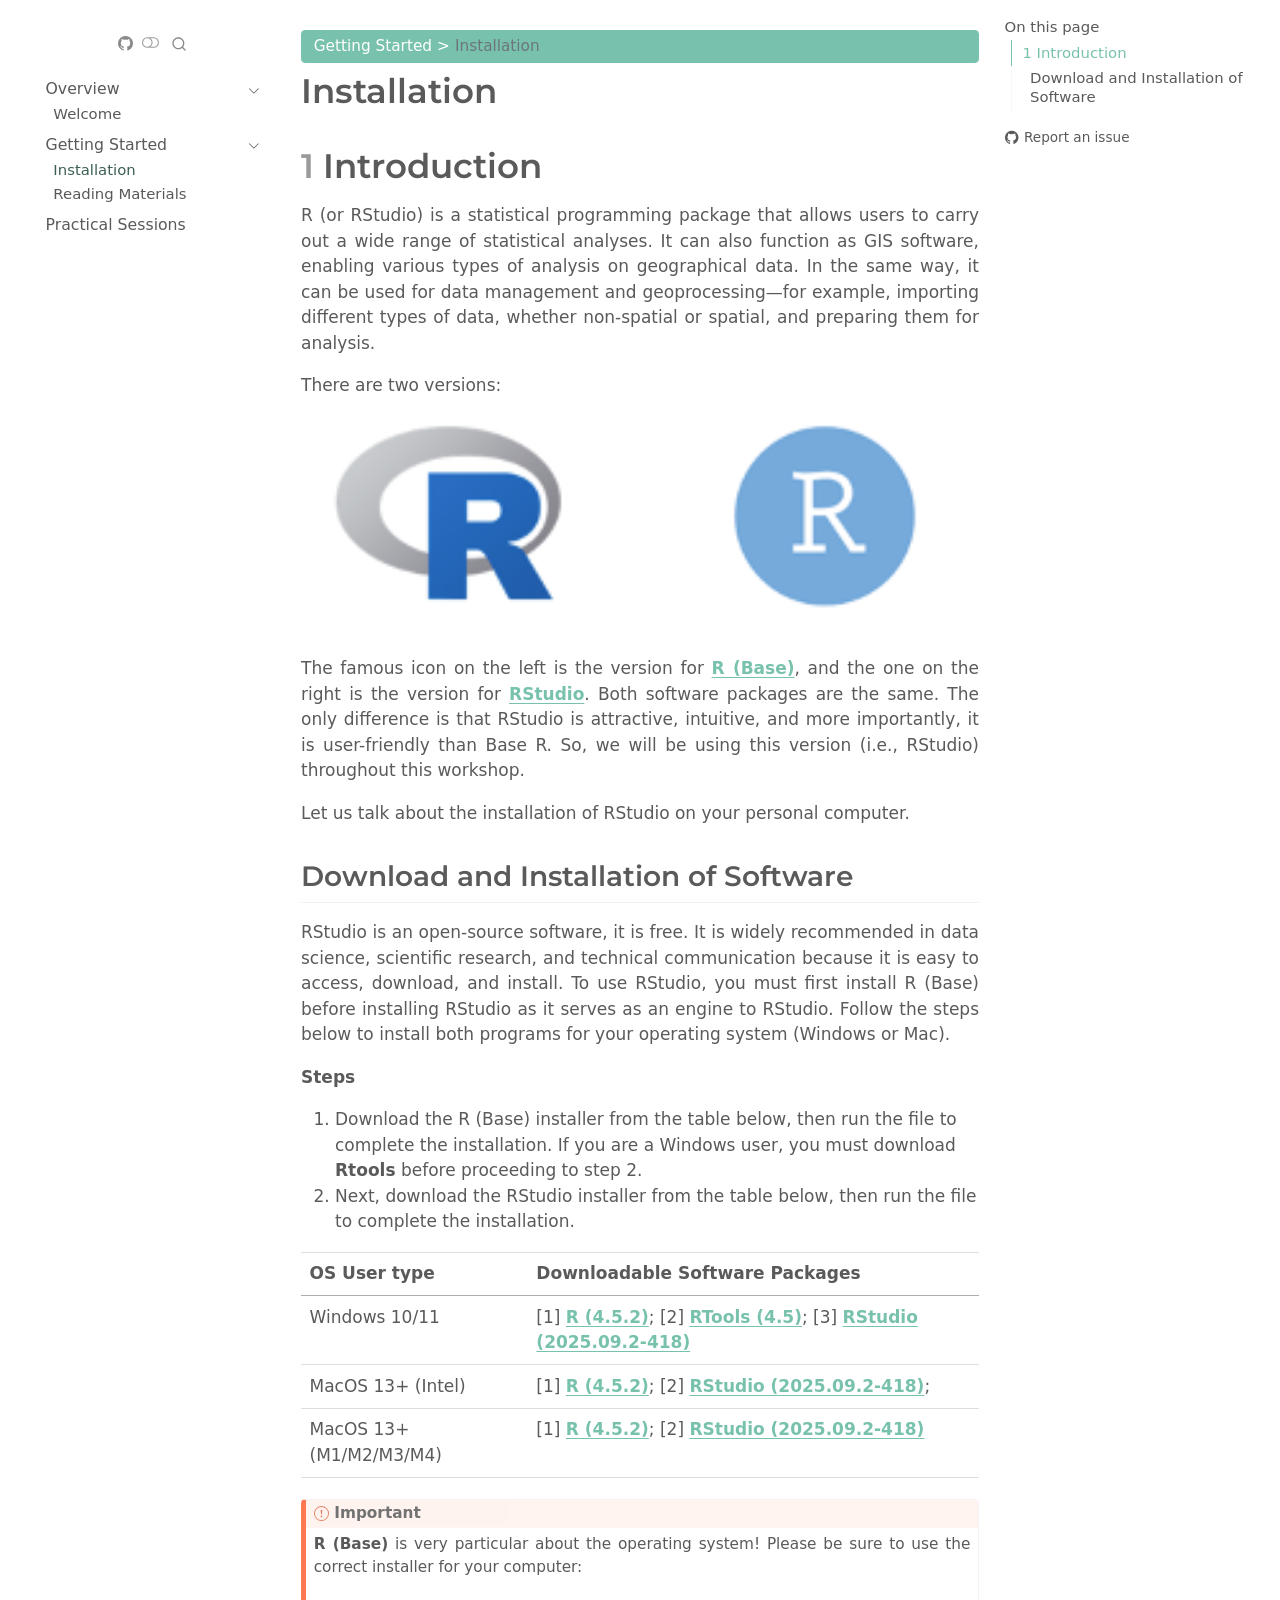
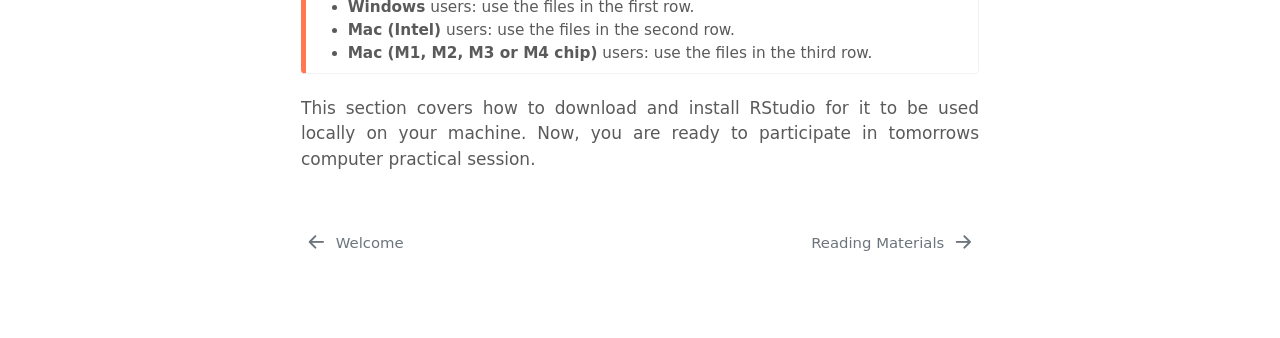
==== commit b873bbac: "Major updates to content" ====
--- a/docs/01-installation.html
+++ b/docs/01-installation.html
@@ -419,7 +419,7 @@
 <ul>
 <li><strong>Windows</strong> users: use the files in the first row.</li>
 <li><strong>Mac (Intel)</strong> users: use the files in the second row.</li>
-<li><strong>Mac (M1, M2, or M3 chip)</strong> users: use the files in the third row.</li>
+<li><strong>Mac (M1, M2, M3 or M4 chip)</strong> users: use the files in the third row.</li>
 </ul>
 </div>
 </div>
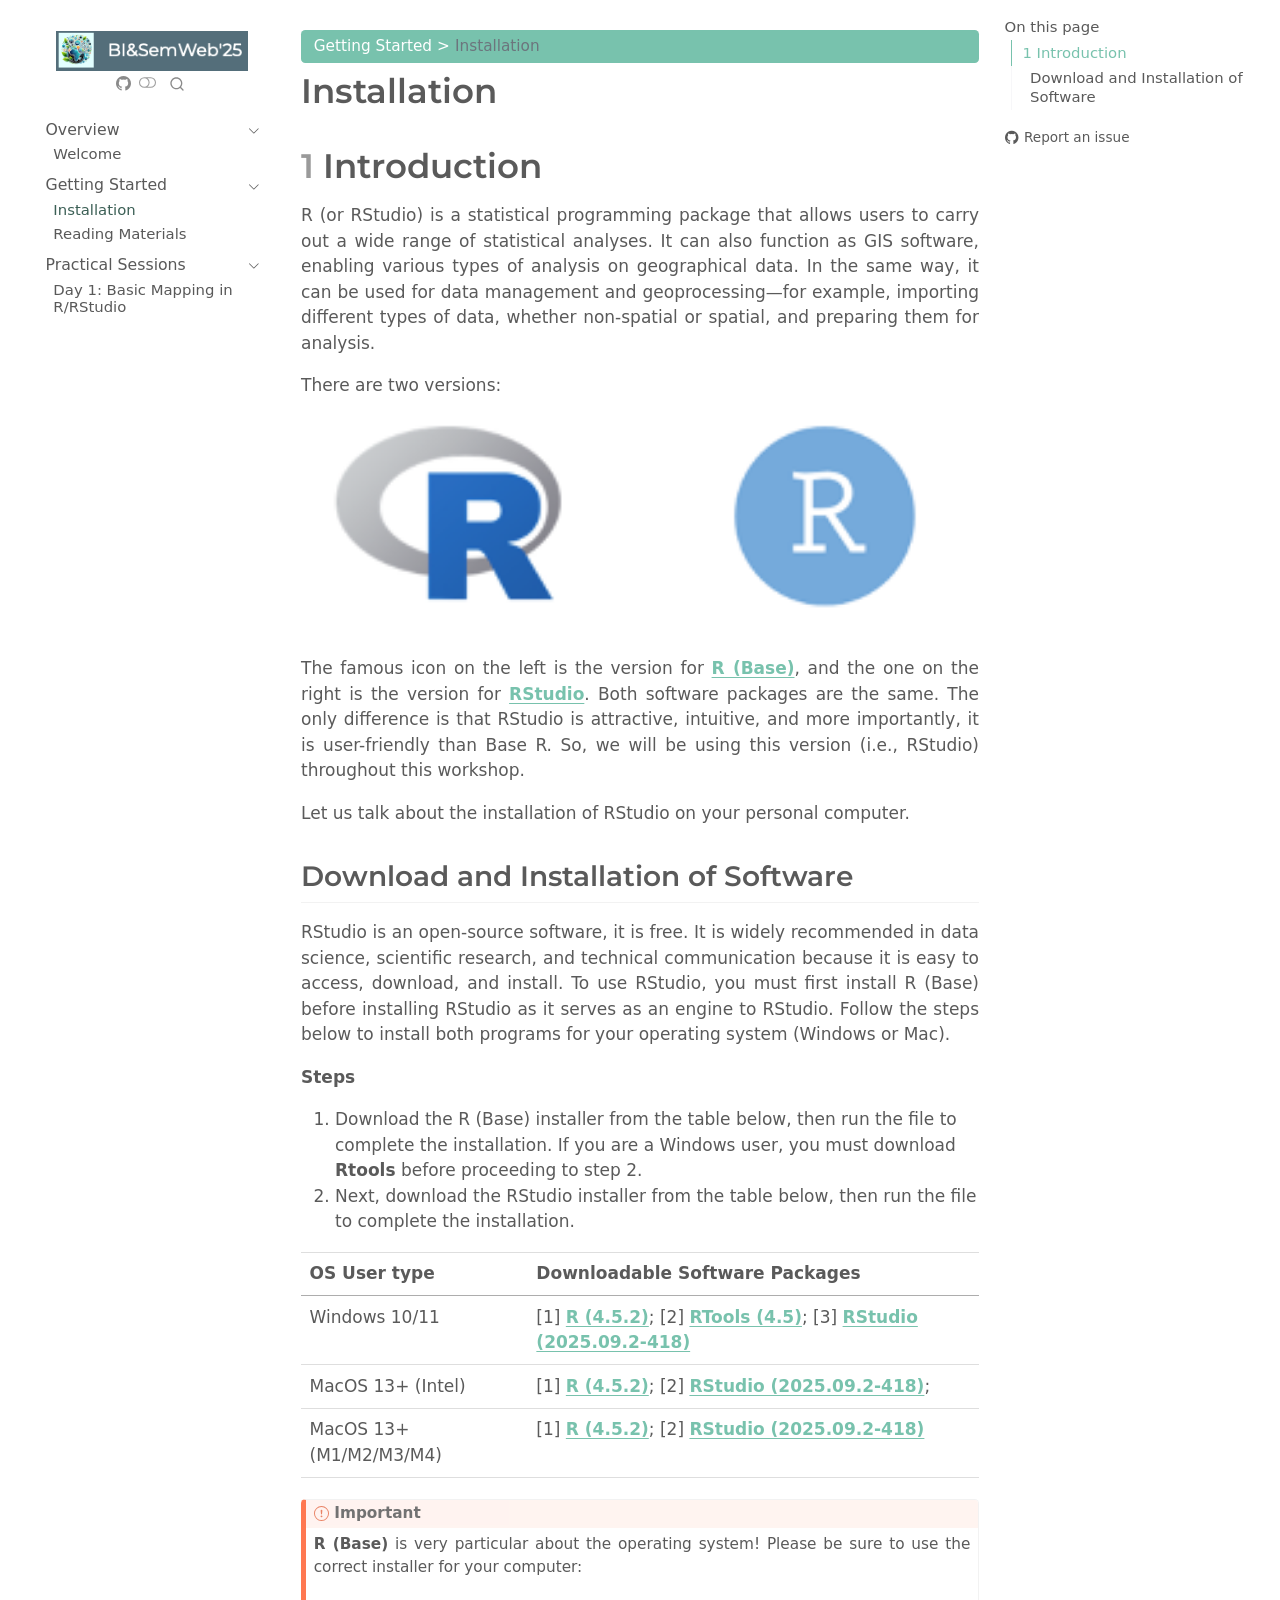
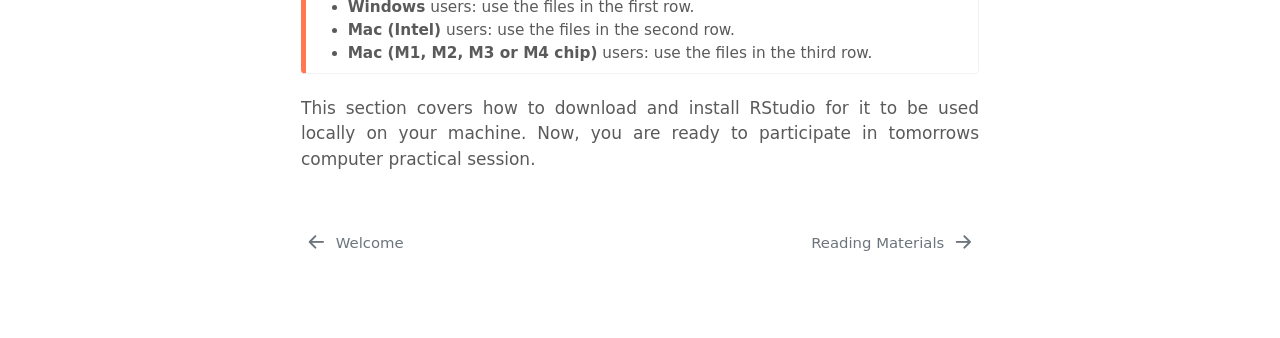
==== commit 200720c1: "Apply Major Updates to Online Handbook" ====
--- a/docs/01-installation.html
+++ b/docs/01-installation.html
@@ -264,7 +264,7 @@
 <!-- sidebar -->
   <nav id="quarto-sidebar" class="sidebar collapse collapse-horizontal quarto-sidebar-collapse-item sidebar-navigation floating overflow-auto">
     <div class="pt-lg-2 mt-2 text-left sidebar-header">
-      <a href="./index.html" class="sidebar-logo-link">
+      <a href="https://sites.google.com/view/bisemweb25/home" class="sidebar-logo-link">
       <img src="./images/general/BISemWeb2025_logo.png" alt="" class="sidebar-logo light-content py-0 d-lg-inline d-none">
       <img src="./images/general/BISemWeb2025_logo.png" alt="" class="sidebar-logo dark-content py-0 d-lg-inline d-none">
       </a>
@@ -317,8 +317,21 @@
       </ul>
   </li>
         <li class="sidebar-item sidebar-item-section">
-      <span class="sidebar-item-text sidebar-link text-start">
- <span class="menu-text">Practical Sessions</span></span>
+      <div class="sidebar-item-container"> 
+            <a class="sidebar-item-text sidebar-link text-start" data-bs-toggle="collapse" data-bs-target="#quarto-sidebar-section-3" role="navigation" aria-expanded="true">
+ <span class="menu-text">Practical Sessions</span></a>
+          <a class="sidebar-item-toggle text-start" data-bs-toggle="collapse" data-bs-target="#quarto-sidebar-section-3" role="navigation" aria-expanded="true" aria-label="Toggle section">
+            <i class="bi bi-chevron-right ms-2"></i>
+          </a> 
+      </div>
+      <ul id="quarto-sidebar-section-3" class="collapse list-unstyled sidebar-section depth1 show">  
+          <li class="sidebar-item">
+  <div class="sidebar-item-container"> 
+  <a href="./03-introduction_to_tmap.html" class="sidebar-item-text sidebar-link">
+ <span class="menu-text">Day 1: Basic Mapping in R/RStudio</span></a>
+  </div>
+</li>
+      </ul>
   </li>
     </ul>
     </div>
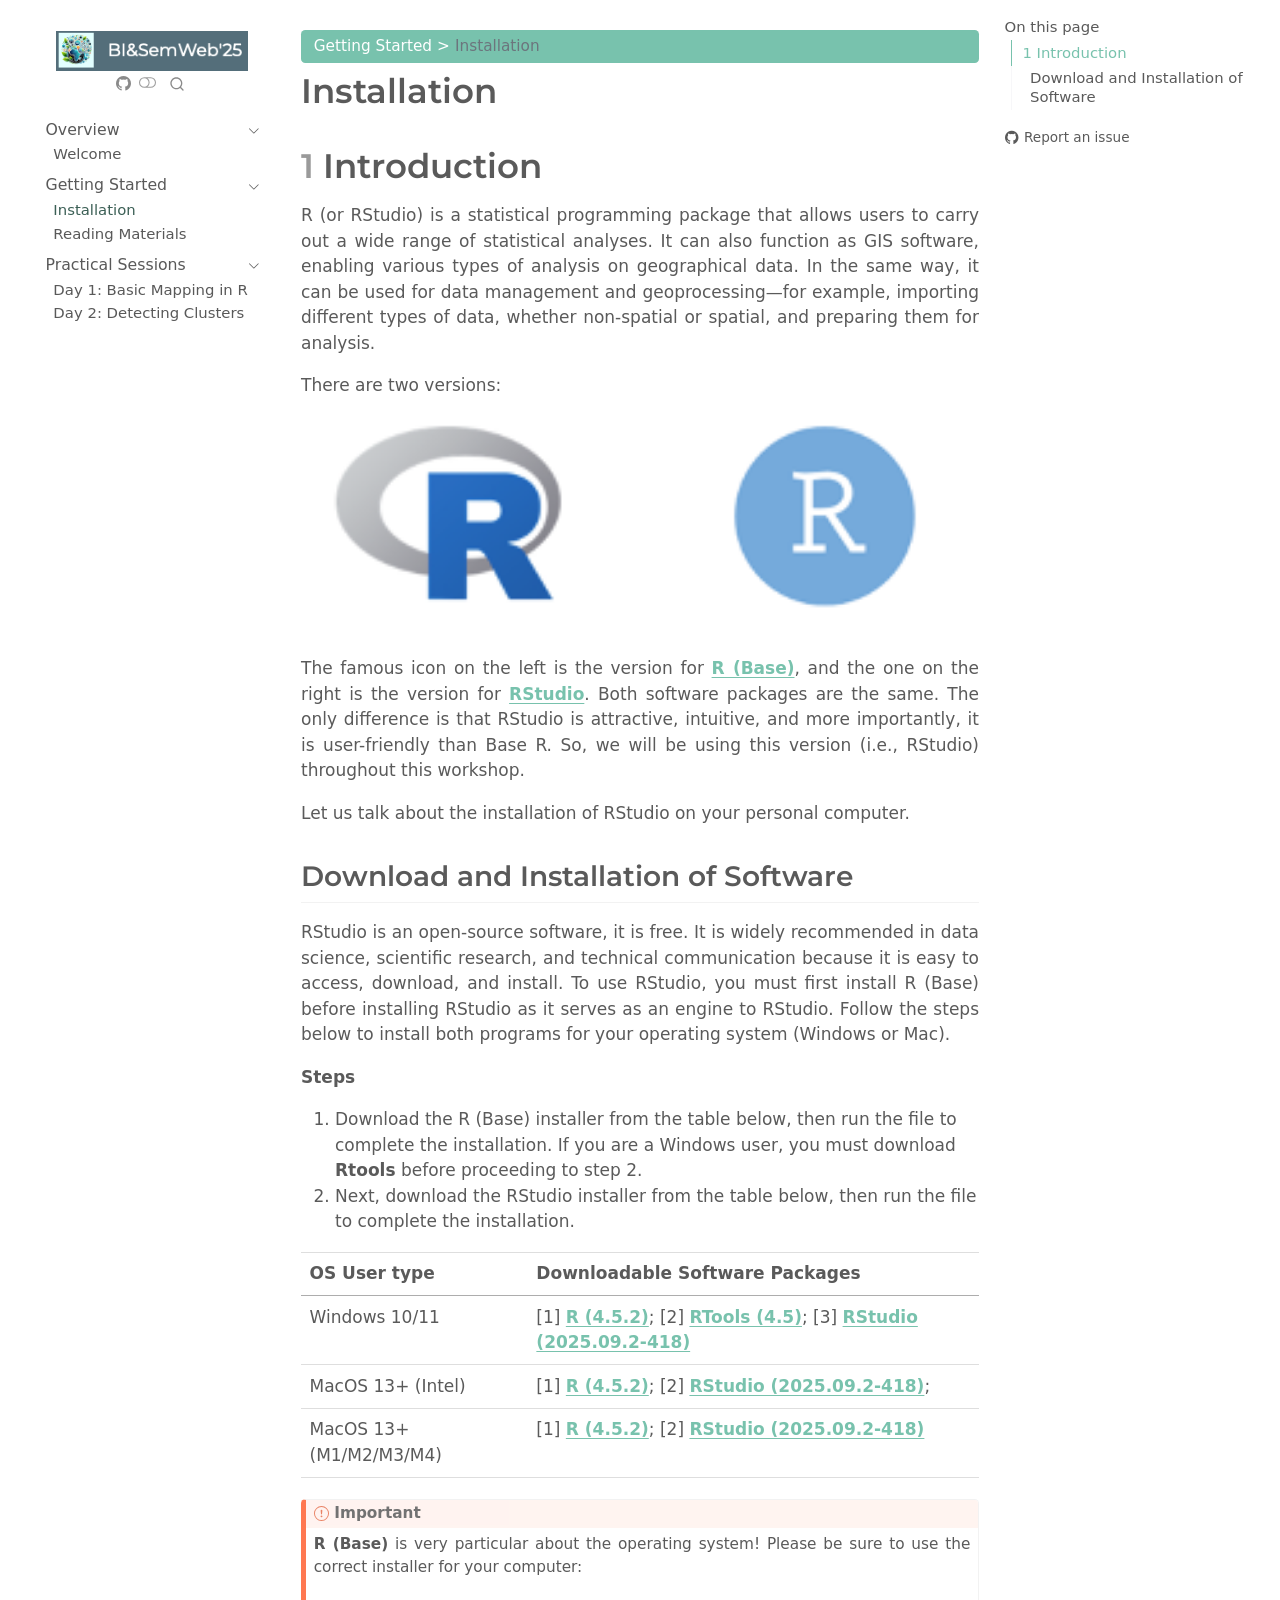
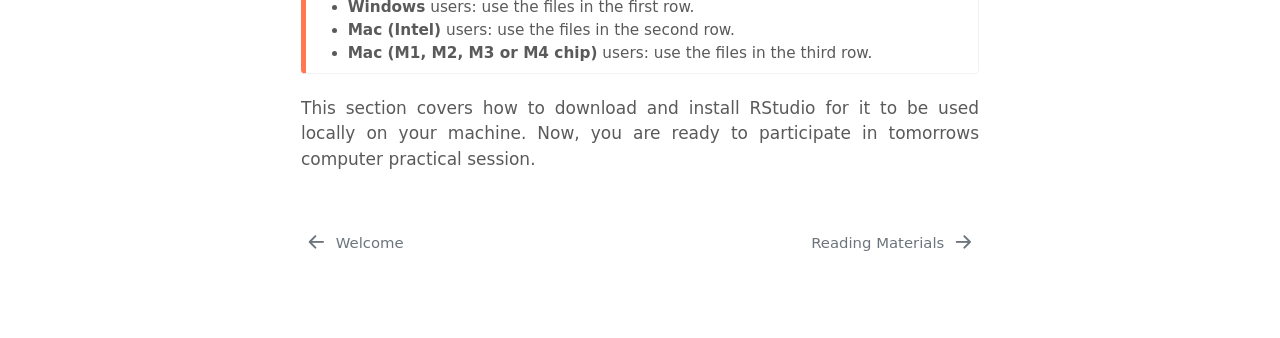
==== commit 7fab74b8: "Upload Content for Day 2 Workshop" ====
--- a/docs/01-installation.html
+++ b/docs/01-installation.html
@@ -328,7 +328,13 @@
           <li class="sidebar-item">
   <div class="sidebar-item-container"> 
   <a href="./03-introduction_to_tmap.html" class="sidebar-item-text sidebar-link">
- <span class="menu-text">Day 1: Basic Mapping in R/RStudio</span></a>
+ <span class="menu-text">Day 1: Basic Mapping in R</span></a>
+  </div>
+</li>
+          <li class="sidebar-item">
+  <div class="sidebar-item-container"> 
+  <a href="./04-morans_global_local.html" class="sidebar-item-text sidebar-link">
+ <span class="menu-text">Day 2: Detecting Clusters</span></a>
   </div>
 </li>
       </ul>
